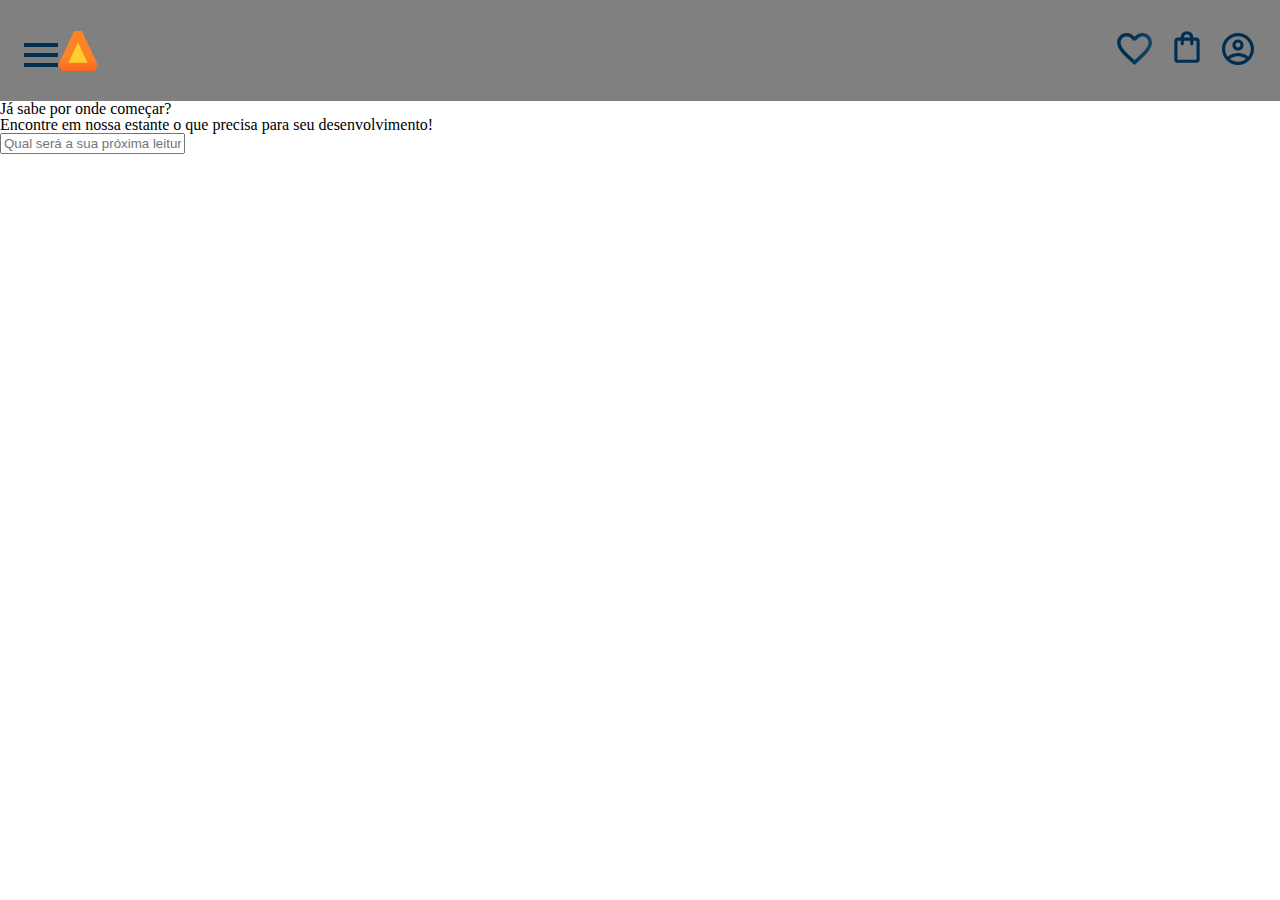
==== index.html @ f339fbac "Add files via upload" ====
<!DOCTYPE html>
<html lang="pt-br">
    <head>
        <meta charset="UTF-8">
        <meta name="viewport" content="width=device-width, initial-scale=1.0">
        <title>Portifolio 3</title> <!--possiveis mudanças-->
        <link rel="stylesheet" href="./Styles/reset.css">
        <link rel="stylesheet" href="./Styles/style.css">
    </head>
    <body>
        <header class="cabecalho"> <!--cabecalho-->
        <!--<h1> Redstone Gang </h1> titulo a mudar-->
            <div class="cabecalho_container">
                <span class="cabecalho_menu-hamburguer"> </span>
                <img src="./assets/Logo.svg" alt="logo da codeblocks">
            </div>
            <div class="cabecalho_container">
                <a href="#" class="cabecalho_link"><img src="./assets/Favoritos.svg" alt="Favoritos"></a>
                <a href="#" class="cabecalho_link"> <img src="./assets/Compras.svg" alt="Compras"></a>
                <a href="#" class="cabecalho_link"><img src="./assets/Usuário.svg" alt="Usuario"></a>
            </div>
        </header>
        <main class="principal">
            <section class="principal_apresentacao">
                <h2>Já sabe por onde começar?</h2>
                <p>Encontre em nossa estante o que precisa para seu desenvolvimento!</p>
                <input type="text" placeholder="Qual será a sua próxima leitura?">
            </section>
        </main>
        <footer>
        
        </footer>
    </body>
</html>
---- Styles/style.css ----
@import url(header.css);

:root{
    --cor-fundo: white;
    --cor-cabecalho: grey;
    --cor-3: purple;
}
body{
    background-color: var(--cor-fundo);
}
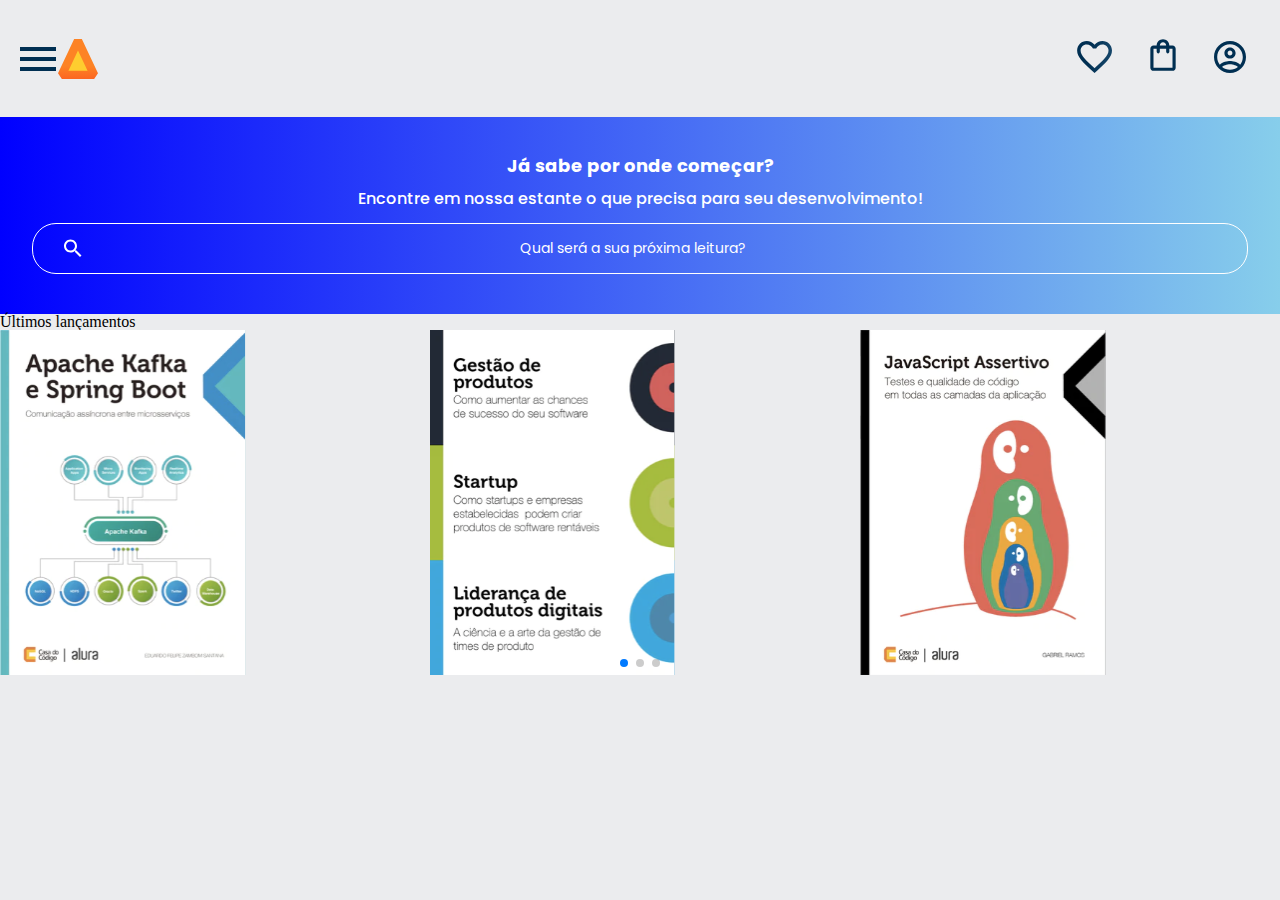
==== commit f9feab69: "Add files via upload" ====
--- a/index.html
+++ b/index.html
@@ -4,6 +4,8 @@
         <meta charset="UTF-8">
         <meta name="viewport" content="width=device-width, initial-scale=1.0">
         <title>Portifolio 3</title> <!--possiveis mudanças-->
+        <link  rel="stylesheet" href="https://cdn.jsdelivr.net/npm/swiper@11/swiper-bundle.min.css"/>
+        <script src="https://cdn.jsdelivr.net/npm/swiper@11/swiper-bundle.min.js">   </script>
         <link rel="stylesheet" href="./Styles/reset.css">
         <link rel="stylesheet" href="./Styles/style.css">
     </head>
@@ -11,7 +13,7 @@
         <header class="cabecalho"> <!--cabecalho-->
         <!--<h1> Redstone Gang </h1> titulo a mudar-->
             <div class="cabecalho_container">
-                <span class="cabecalho_menu-hamburguer"> </span>
+                <span class="cabecalho_menu-hamburguer" classe="cabecalho_link"> </span> <!--imagem usada no css como background-->
                 <img src="./assets/Logo.svg" alt="logo da codeblocks">
             </div>
             <div class="cabecalho_container">
@@ -20,13 +22,41 @@
                 <a href="#" class="cabecalho_link"><img src="./assets/Usuário.svg" alt="Usuario"></a>
             </div>
         </header>
-        <main class="principal">
-            <section class="principal_apresentacao">
-                <h2>Já sabe por onde começar?</h2>
-                <p>Encontre em nossa estante o que precisa para seu desenvolvimento!</p>
-                <input type="text" placeholder="Qual será a sua próxima leitura?">
+        <main>
+            <section class="banner">
+                <h2 class="banner_titulo">Já sabe por onde começar?</h2>
+                <p class="banner_texto">Encontre em nossa estante o que precisa para seu desenvolvimento!</p>
+                <input type="search" class="banner_pesquisa" placeholder="Qual será a sua próxima leitura?">
             </section>
+            <section class="carossel">
+                <h2 class="carossel_titulo">Últimos lançamentos</h2>   
+                <!-- Slider main container -->
+                <div class="swiper">
+                    <!-- If we need pagination -->
+                    <div class="swiper-pagination"></div>
+                    <!-- Additional required wrapper -->
+                    <div class="swiper-wrapper">
+                        <!-- Slides -->
+                        <div class="swiper-slide"><img src="assets/livros/ApacheKafka.svg" alt="livro sobre apachekafta"></div>
+                        <div class="swiper-slide"><img src="assets/livros/Gestão.svg" alt="livro sobre gestão"></div>
+                        <div class="swiper-slide"><img src="assets/livros/Javascript.svg" alt="livro para aprender sobre javascript"></div>
+                        <div class="swiper-slide"><img src="assets/livros/Liderança.svg" alt="livro para aprender sobre Liderança"></div>
+                        <div class="swiper-slide"><img src="assets/livros/Tuning.svg" alt="livro a respeito de tuning"></div>
+                    </div>
+                </div>
+            </section>
+    
         </main>
+        <script>
+            const swiper = new Swiper('.swiper',{
+                spaceBetween: 10,
+                slidesPerView: 3,
+                // If we need pagination
+                pagination: {
+                el: '.swiper-pagination',
+                },
+            });    
+        </script>
         <footer>
         
         </footer>
--- a/Styles/style.css
+++ b/Styles/style.css
@@ -1,10 +1,19 @@
 @import url(header.css);
+@import url(banner.css);
+@import url(carrossel.css);
+@import url('https://fonts.googleapis.com/css2?family=Poppins:ital,wght@0,100;0,200;0,300;0,400;0,500;0,600;0,700;0,800;0,900;1,100;1,200;1,300;1,400;1,500;1,600;1,700;1,800;1,900&display=swap');
 
 :root{
-    --cor-fundo: white;
-    --cor-cabecalho: grey;
-    --cor-3: purple;
+    --cor-fundo: #ebecee;
+    --cor-branco: #ffffff;
+    --cor-laranja: #eb9b00;
+    --cor-azul: #002f52;
+    --azul-degrade: linear-gradient(to right, #0000FF, #87CEEB);
+    --font-1: "Poppins", sans-serif; /*fonte principal*/
 }
 body{
     background-color: var(--cor-fundo);
+    font-family: var(--fonte-1);
+    font-size: 1rem;
+    font-weight: 400;
 }
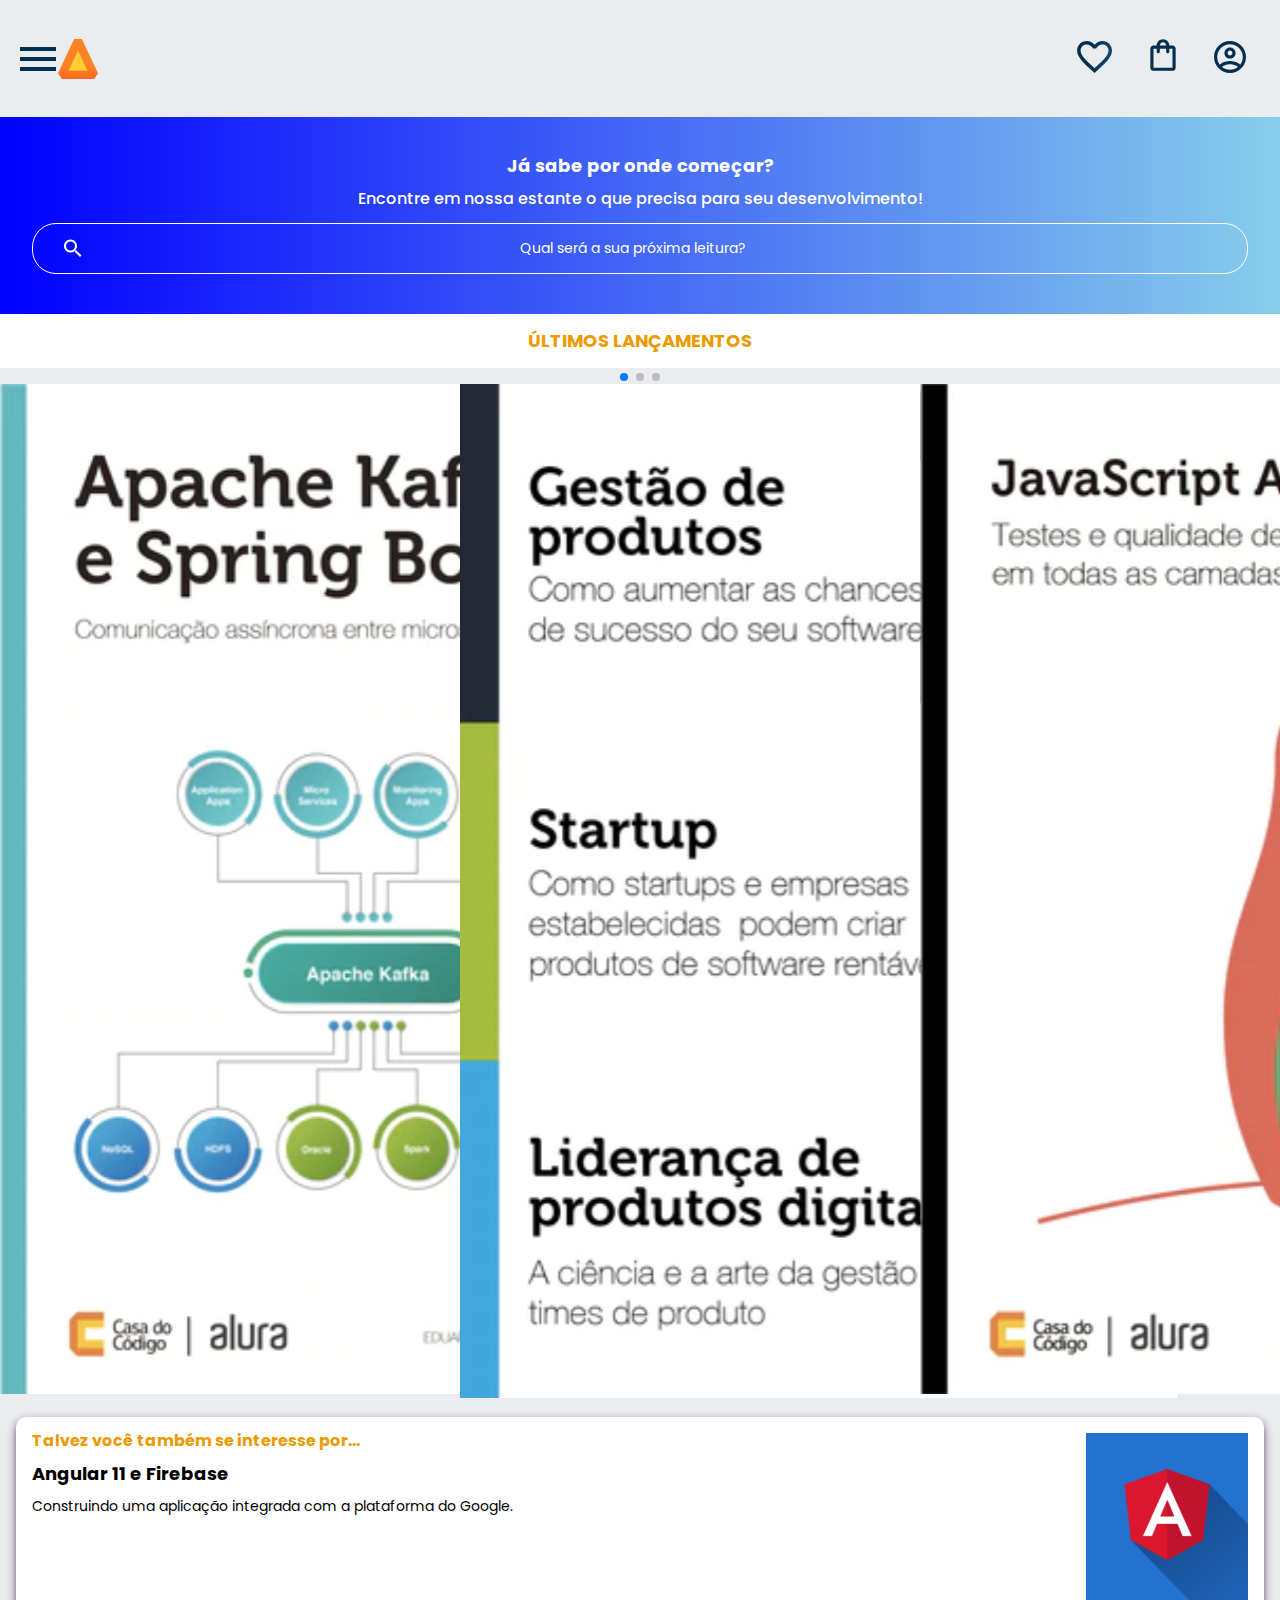
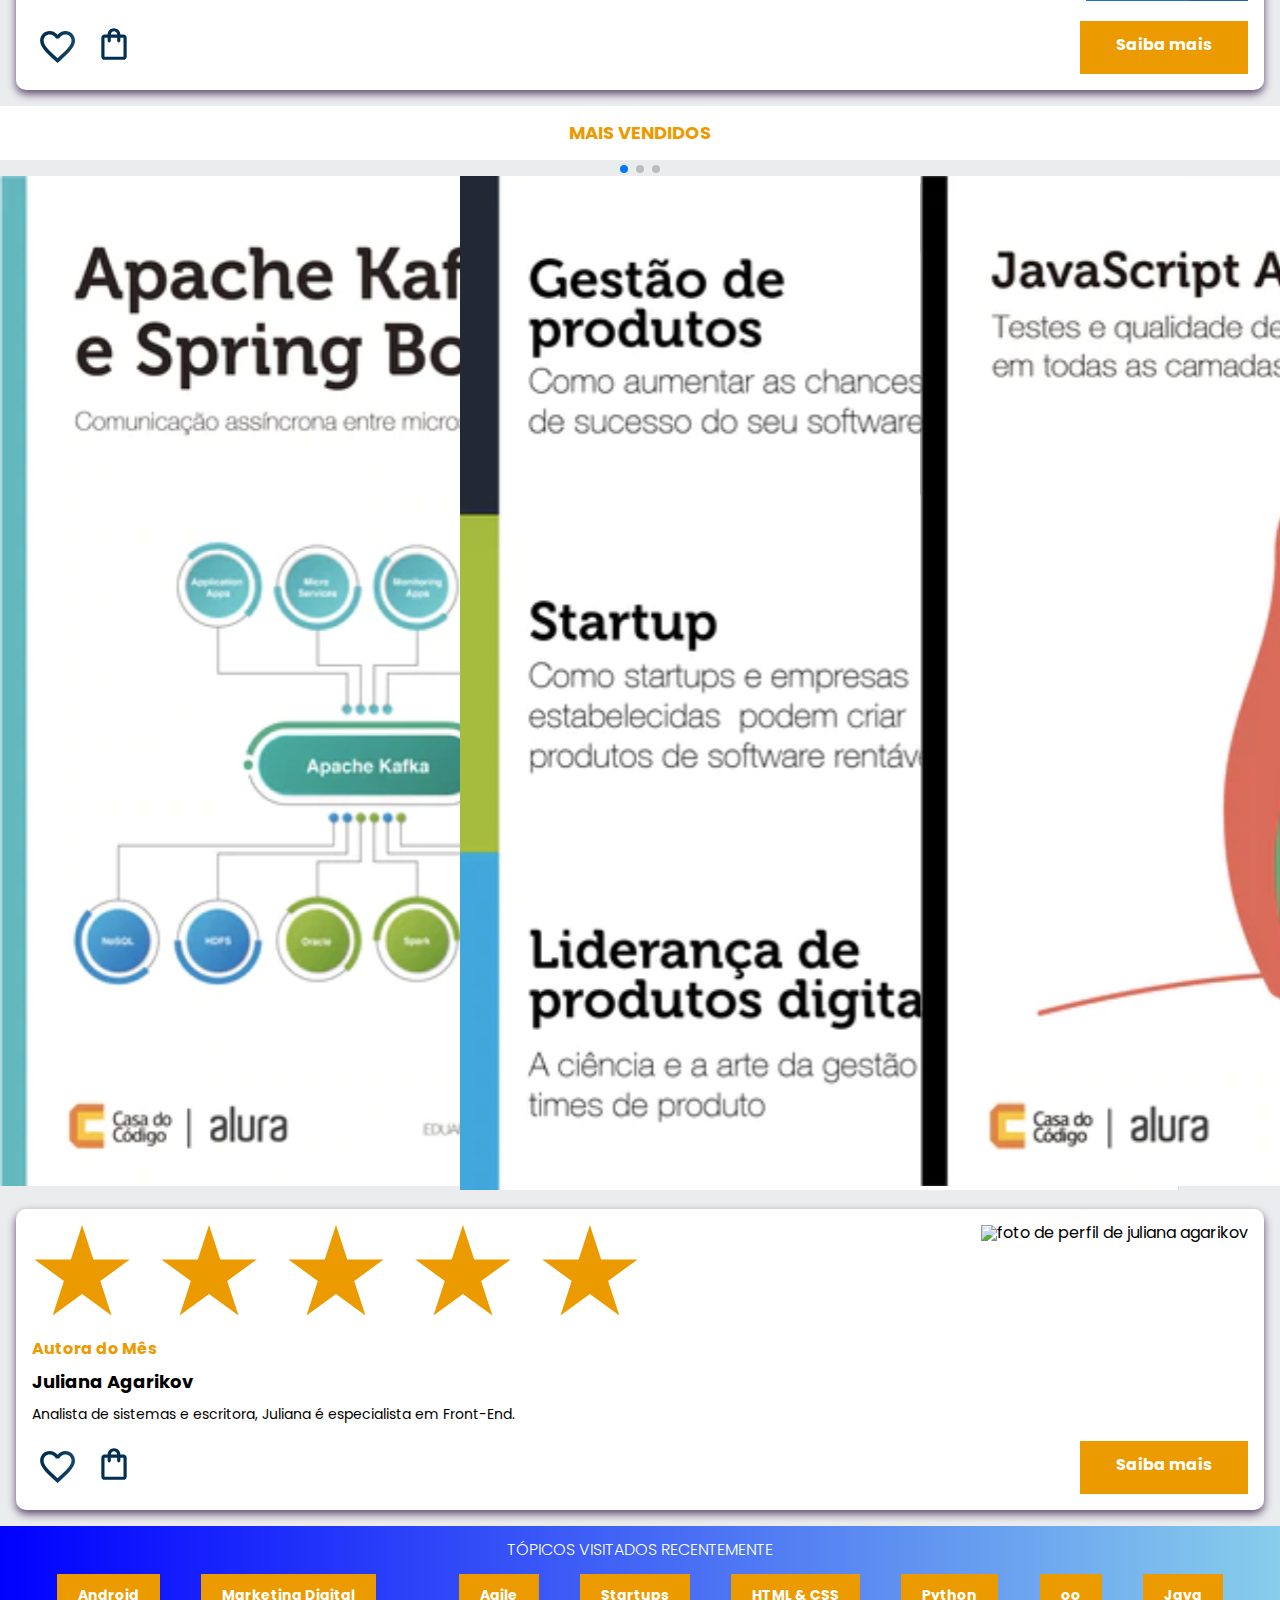
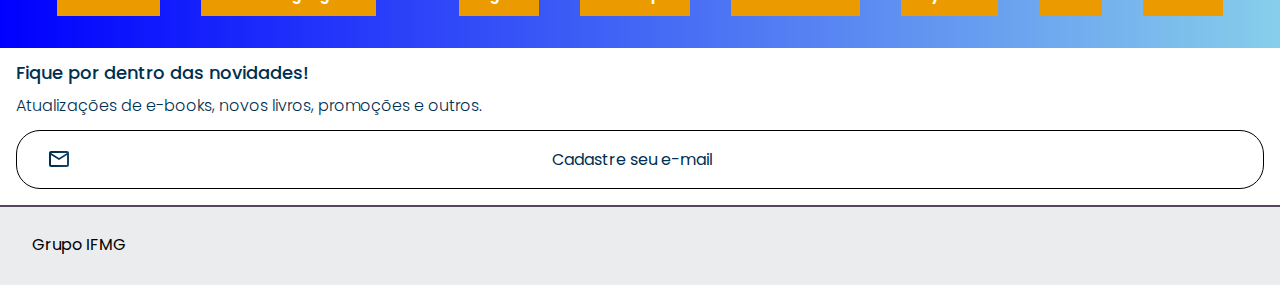
==== commit a3e8ef09: "Add files via upload" ====
--- a/index.html
+++ b/index.html
@@ -28,8 +28,8 @@
                 <p class="banner_texto">Encontre em nossa estante o que precisa para seu desenvolvimento!</p>
                 <input type="search" class="banner_pesquisa" placeholder="Qual será a sua próxima leitura?">
             </section>
-            <section class="carossel">
-                <h2 class="carossel_titulo">Últimos lançamentos</h2>   
+            <section class="carrossel">
+                <h2 class="carrossel_titulo">Últimos lançamentos</h2>   
                 <!-- Slider main container -->
                 <div class="swiper">
                     <!-- If we need pagination -->
@@ -44,21 +44,90 @@
                         <div class="swiper-slide"><img src="assets/livros/Tuning.svg" alt="livro a respeito de tuning"></div>
                     </div>
                 </div>
+                <div class="card"> <!--cartão inteiro-->
+                    <div class="card_1"> <!--linha 1 do card-->
+                        <div class="card_1_info"> 
+                            <h3 class = "card_1_subtitulo">Talvez você também se interesse por...</h3>
+                            <h2 class = "card_1_titulo">Angular 11 e Firebase</h2>
+                            <p class= "card_1_paragrafo">Construindo uma aplicação integrada com a plataforma do Google.</p>
+                        </div>
+                        <img src="assets/Perfil-escritora 2.svg" alt="logo da perfil da escritora">
+                    </div>
+                    <div class="card_2"> <!--linha 2 do card-->
+                        <div class="card_2_icones">
+                            <img src="assets/Favoritos.svg" alt="coração dos favoritos">
+                            <img src="assets/Compras.svg" alt="compras">
+                        </div>
+                        <a class=card_2_botao href="#">Saiba mais</a>
+                    </div>
+                </div>
             </section>
-    
+            <section class="carrossel">
+                <h2 class="carrossel_titulo">Mais vendidos</h2>   
+                <!-- Slider main container -->
+                <div class="swiper">
+                    <!-- If we need pagination -->
+                    <div class="swiper-pagination"></div>
+                    <!-- Additional required wrapper -->
+                    <div class="swiper-wrapper">
+                        <!-- Slides -->
+                        <div class="swiper-slide"><img src="assets/livros/ApacheKafka.svg" alt="livro sobre apachekafta"></div>
+                        <div class="swiper-slide"><img src="assets/livros/Gestão.svg" alt="livro sobre gestão"></div>
+                        <div class="swiper-slide"><img src="assets/livros/Javascript.svg" alt="livro para aprender sobre javascript"></div>
+                        <div class="swiper-slide"><img src="assets/livros/Liderança.svg" alt="livro para aprender sobre Liderança"></div>
+                        <div class="swiper-slide"><img src="assets/livros/Tuning.svg" alt="livro a respeito de tuning"></div>
+                    </div>
+                </div>
+                <div class="card"> <!--cartão inteiro-->
+                    <div class="card_1"> <!--linha 1 do card-->
+                        <div class="card_1_info"> 
+                            <img src="assets/Estrelinhas.svg" alt="imagem de 5 estrelas">
+                            <h3 class = "card_1_subtitulo">Autora do Mês</h3>
+                            <h2 class = "card_1_titulo">Juliana Agarikov</h2>
+                            <p class= "card_1_paragrafo">Analista de sistemas e escritora, Juliana é especialista em Front-End. </p>
+                        </div>
+                        <img src="assets/Perfil-escritora 1.svg" alt="foto de perfil de juliana agarikov">
+                    </div>
+                    <div class="card_2"> <!--linha 2 do card-->
+                        <div class="card_2_icones">
+                            <img src="assets/Favoritos.svg" alt="coração dos favoritos">
+                            <img src="assets/Compras.svg" alt="compras">
+                        </div>
+                        <a class=card_2_botao href="#">Saiba mais</a>
+                    </div>
+                </div>
+            <section class="topicos">
+                <h2 class="topicos_titulo">tópicos visitados recentemente</h2>
+                <div class="topicos_grupo">
+                    <a class=topicos_grupo_botoes href="#">Android</a>
+                    <a class=topicos_grupo_botoes href="#">Marketing Digital<a>
+                    <a class=topicos_grupo_botoes href="#">Agile</a>
+                    <a class=topicos_grupo_botoes href="#">Startups</a>
+                    <a class=topicos_grupo_botoes href="#">HTML & CSS</a>
+                    <a class=topicos_grupo_botoes href="#">Python</a>
+                    <a class=topicos_grupo_botoes href="#">oo</a>
+                    <a class=topicos_grupo_botoes href="#">Java</a>
+                </div>
+            </section>    
+            <section class="cadastro">
+                <h2 class="cadastro_titulo">Fique por dentro das novidades!</h2>
+                <p class="cadastro_texto">Atualizações de e-books, novos livros, promoções e outros.</p>
+                <input type="search" class="cadastro_pesquisa" placeholder="Cadastre seu e-mail">
+            </section>
         </main>
         <script>
             const swiper = new Swiper('.swiper',{
-                spaceBetween: 10,
+                spaceBetween: 100,
                 slidesPerView: 3,
                 // If we need pagination
                 pagination: {
                 el: '.swiper-pagination',
+                type: 'bullets',
                 },
             });    
         </script>
-        <footer>
-        
+        <footer class="rodape">
+            <h2 class="rodape_titulo">Grupo IFMG</h2>
         </footer>
     </body>
 </html>--- a/Styles/style.css
+++ b/Styles/style.css
@@ -1,6 +1,9 @@
 @import url(header.css);
 @import url(banner.css);
 @import url(carrossel.css);
+@import url(topico.css);
+@import url(cadastro.css);
+@import url(footer.css);
 @import url('https://fonts.googleapis.com/css2?family=Poppins:ital,wght@0,100;0,200;0,300;0,400;0,500;0,600;0,700;0,800;0,900;1,100;1,200;1,300;1,400;1,500;1,600;1,700;1,800;1,900&display=swap');
 
 :root{
@@ -13,7 +16,7 @@
 }
 body{
     background-color: var(--cor-fundo);
-    font-family: var(--fonte-1);
+    font-family: var(--font-1);
     font-size: 1rem;
     font-weight: 400;
 }
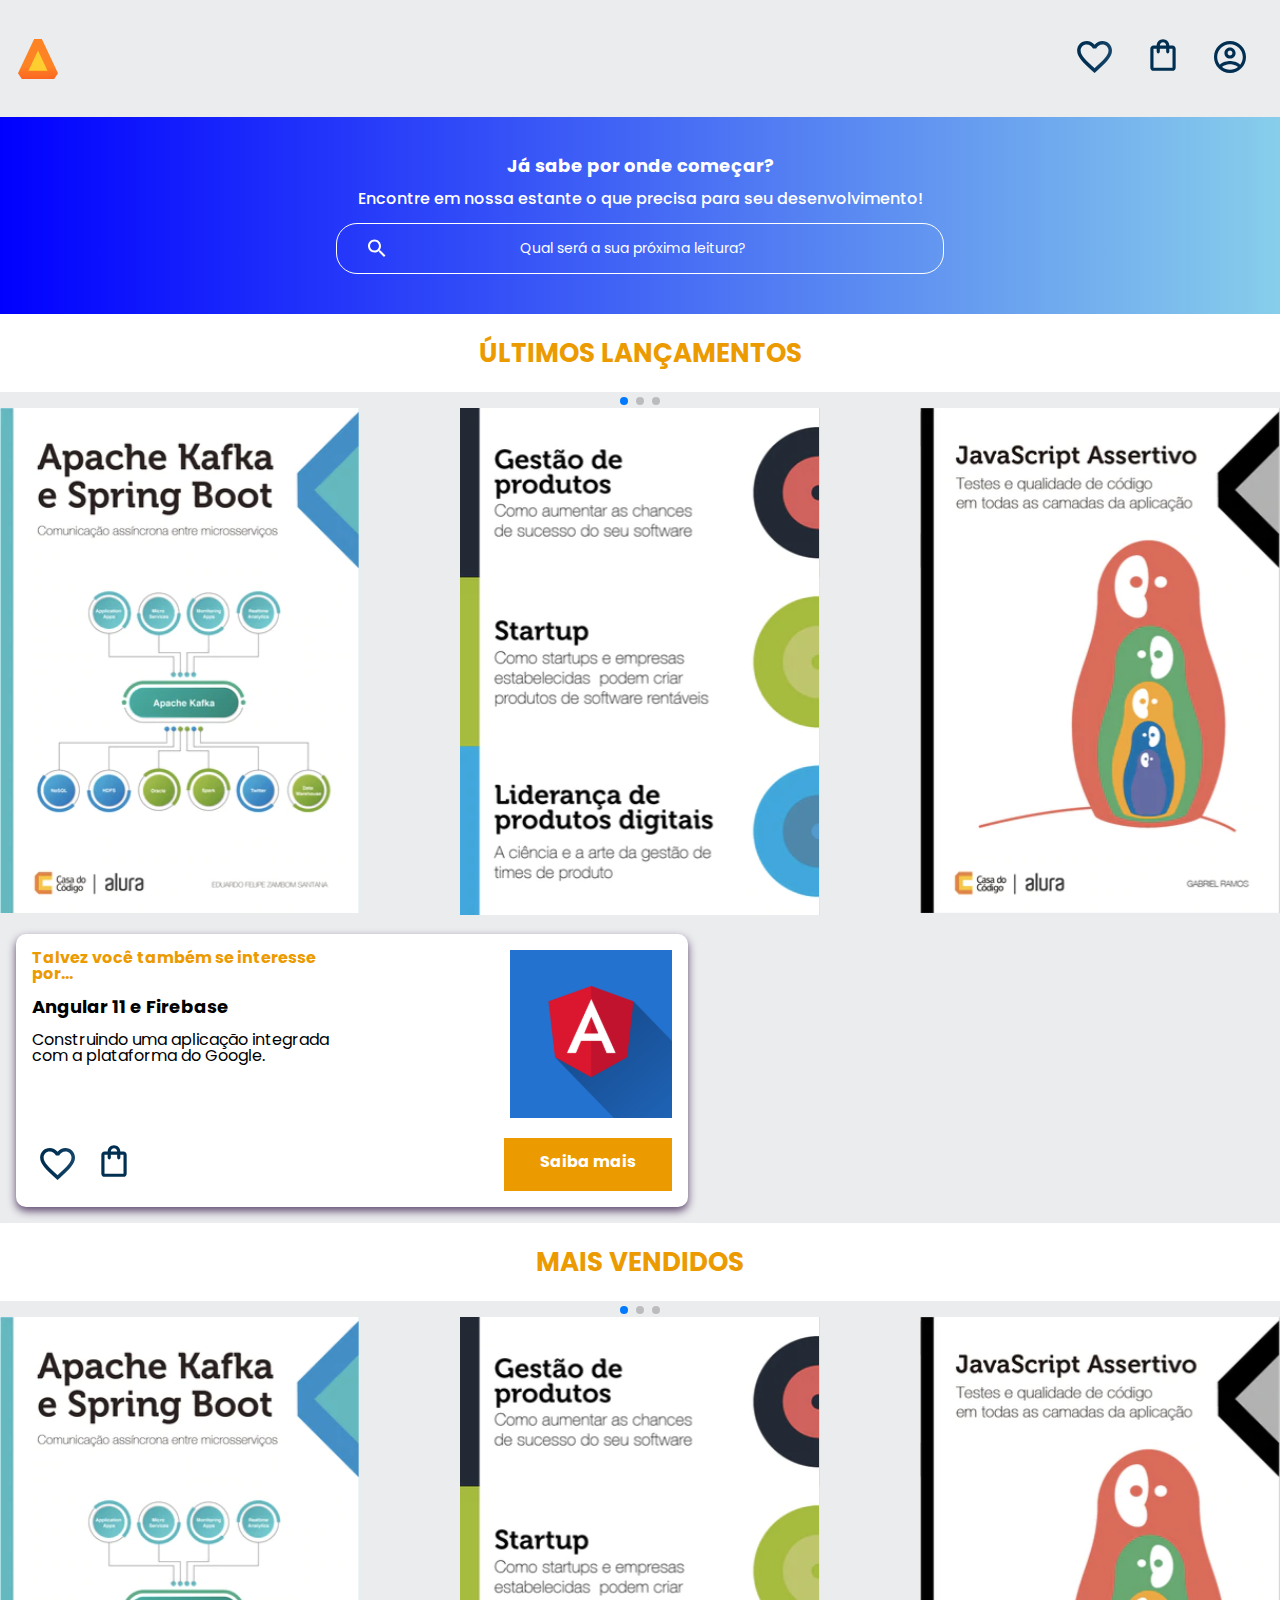
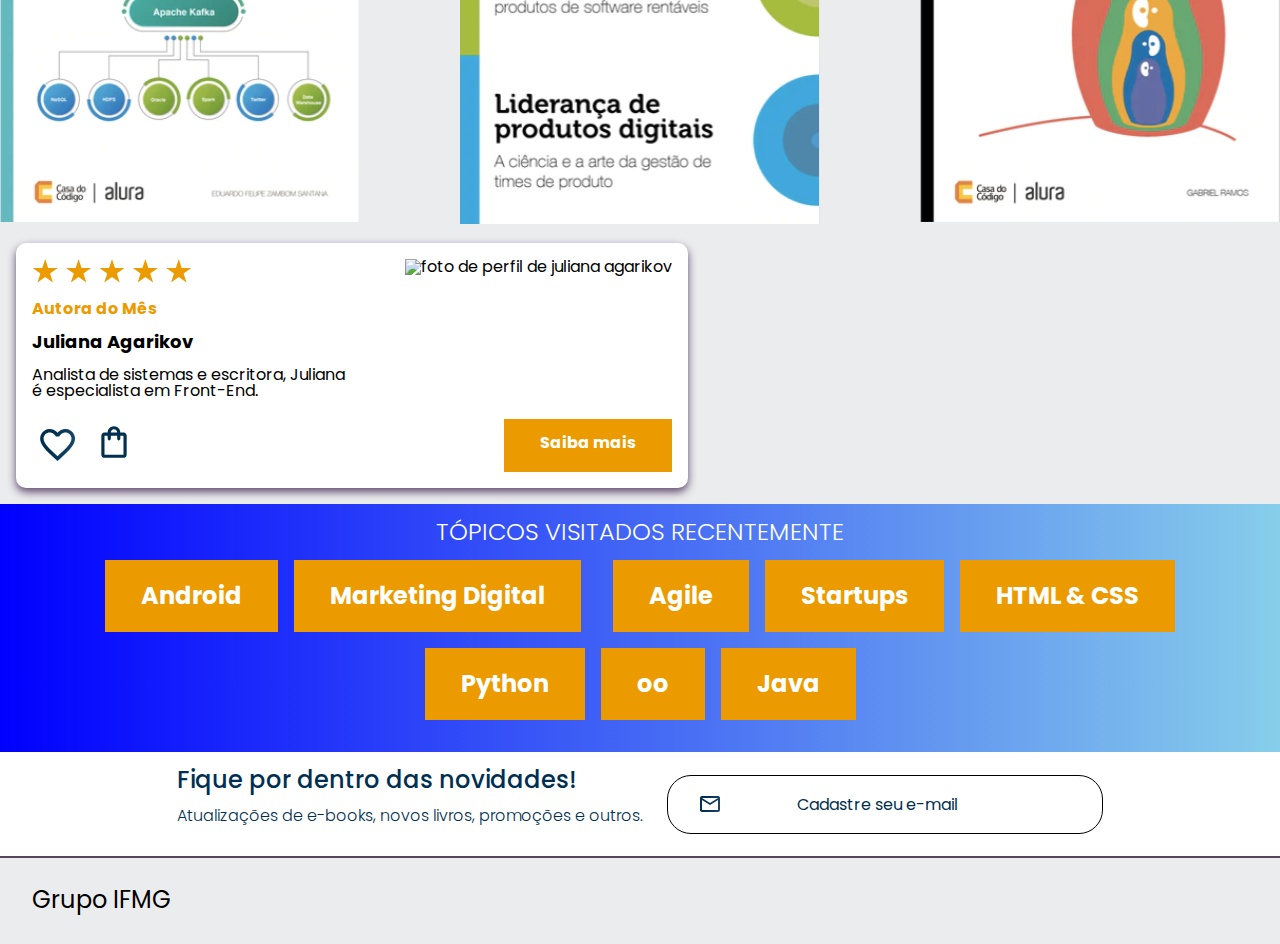
==== commit b71dbdbc: "Add files via upload" ====
--- a/index.html
+++ b/index.html
@@ -11,7 +11,7 @@
     </head>
     <body>
         <header class="cabecalho"> <!--cabecalho-->
-        <!--<h1> Redstone Gang </h1> titulo a mudar-->
+            <!-- <h1> Codebooks </h1> titulo do site -->
             <div class="cabecalho_container">
                 <span class="cabecalho_menu-hamburguer" classe="cabecalho_link"> </span> <!--imagem usada no css como background-->
                 <img src="./assets/Logo.svg" alt="logo da codeblocks">
@@ -31,71 +31,76 @@
             <section class="carrossel">
                 <h2 class="carrossel_titulo">Últimos lançamentos</h2>   
                 <!-- Slider main container -->
-                <div class="swiper">
-                    <!-- If we need pagination -->
-                    <div class="swiper-pagination"></div>
-                    <!-- Additional required wrapper -->
-                    <div class="swiper-wrapper">
-                        <!-- Slides -->
-                        <div class="swiper-slide"><img src="assets/livros/ApacheKafka.svg" alt="livro sobre apachekafta"></div>
-                        <div class="swiper-slide"><img src="assets/livros/Gestão.svg" alt="livro sobre gestão"></div>
-                        <div class="swiper-slide"><img src="assets/livros/Javascript.svg" alt="livro para aprender sobre javascript"></div>
-                        <div class="swiper-slide"><img src="assets/livros/Liderança.svg" alt="livro para aprender sobre Liderança"></div>
-                        <div class="swiper-slide"><img src="assets/livros/Tuning.svg" alt="livro a respeito de tuning"></div>
+                 <div class="carrossel_pc">
+                    <div class="swiper">
+                        <!-- If we need pagination -->
+                        <div class="swiper-pagination"></div>
+                        <!-- Additional required wrapper -->
+                        <div class="swiper-wrapper">
+                            <!-- Slides -->
+                            <div class="swiper-slide"><img src="assets/livros/ApacheKafka.svg" alt="livro sobre apachekafta"></div>
+                            <div class="swiper-slide"><img src="assets/livros/Gestão.svg" alt="livro sobre gestão"></div>
+                            <div class="swiper-slide"><img src="assets/livros/Javascript.svg" alt="livro para aprender sobre javascript"></div>
+                            <div class="swiper-slide"><img src="assets/livros/Liderança.svg" alt="livro para aprender sobre Liderança"></div>
+                            <div class="swiper-slide"><img src="assets/livros/Tuning.svg" alt="livro a respeito de tuning"></div>
+                        </div>
                     </div>
-                </div>
-                <div class="card"> <!--cartão inteiro-->
-                    <div class="card_1"> <!--linha 1 do card-->
-                        <div class="card_1_info"> 
-                            <h3 class = "card_1_subtitulo">Talvez você também se interesse por...</h3>
-                            <h2 class = "card_1_titulo">Angular 11 e Firebase</h2>
-                            <p class= "card_1_paragrafo">Construindo uma aplicação integrada com a plataforma do Google.</p>
+                    <div class="card"> <!--cartão inteiro-->
+                        <div class="card_1"> <!--linha 1 do card-->
+                            <div class="card_1_info"> 
+                                <h3 class = "card_1_subtitulo">Talvez você também se interesse por...</h3>
+                                <h2 class = "card_1_titulo">Angular 11 e Firebase</h2>
+                                <p class= "card_1_paragrafo">Construindo uma aplicação integrada com a plataforma do Google.</p>
+                            </div>
+                            <img class= "card_img" src="assets/Perfil-escritora 2.svg" alt="logo da perfil da escritora">
                         </div>
-                        <img src="assets/Perfil-escritora 2.svg" alt="logo da perfil da escritora">
+                        <div class="card_2"> <!--linha 2 do card-->
+                            <div class="card_2_icones">
+                                <img src="assets/Favoritos.svg" alt="coração dos favoritos">
+                                <img src="assets/Compras.svg" alt="compras">
+                            </div>
+                            <a class=card_2_botao href="#">Saiba mais</a>
+                        </div>
                     </div>
-                    <div class="card_2"> <!--linha 2 do card-->
-                        <div class="card_2_icones">
-                            <img src="assets/Favoritos.svg" alt="coração dos favoritos">
-                            <img src="assets/Compras.svg" alt="compras">
-                        </div>
-                        <a class=card_2_botao href="#">Saiba mais</a>
-                    </div>
-                </div>
+                </div> 
             </section>
             <section class="carrossel">
                 <h2 class="carrossel_titulo">Mais vendidos</h2>   
                 <!-- Slider main container -->
-                <div class="swiper">
-                    <!-- If we need pagination -->
-                    <div class="swiper-pagination"></div>
-                    <!-- Additional required wrapper -->
-                    <div class="swiper-wrapper">
-                        <!-- Slides -->
-                        <div class="swiper-slide"><img src="assets/livros/ApacheKafka.svg" alt="livro sobre apachekafta"></div>
-                        <div class="swiper-slide"><img src="assets/livros/Gestão.svg" alt="livro sobre gestão"></div>
-                        <div class="swiper-slide"><img src="assets/livros/Javascript.svg" alt="livro para aprender sobre javascript"></div>
-                        <div class="swiper-slide"><img src="assets/livros/Liderança.svg" alt="livro para aprender sobre Liderança"></div>
-                        <div class="swiper-slide"><img src="assets/livros/Tuning.svg" alt="livro a respeito de tuning"></div>
+                <div class="carrossel_pc">
+                    <div class="swiper">
+                        <!-- If we need pagination -->
+                        <div class="swiper-pagination"></div>
+                        <!-- Additional required wrapper -->
+                        <div class="swiper-wrapper">
+                            <!-- Slides -->
+                            <div class="swiper-slide"><img src="assets/livros/ApacheKafka.svg" alt="livro sobre apachekafta"></div>
+                            <div class="swiper-slide"><img src="assets/livros/Gestão.svg" alt="livro sobre gestão"></div>
+                            <div class="swiper-slide"><img src="assets/livros/Javascript.svg" alt="livro para aprender sobre javascript"></div>
+                            <div class="swiper-slide"><img src="assets/livros/Liderança.svg" alt="livro para aprender sobre Liderança"></div>
+                            <div class="swiper-slide"><img src="assets/livros/Tuning.svg" alt="livro a respeito de tuning"></div>
+                        </div>
                     </div>
-                </div>
-                <div class="card"> <!--cartão inteiro-->
-                    <div class="card_1"> <!--linha 1 do card-->
-                        <div class="card_1_info"> 
-                            <img src="assets/Estrelinhas.svg" alt="imagem de 5 estrelas">
-                            <h3 class = "card_1_subtitulo">Autora do Mês</h3>
-                            <h2 class = "card_1_titulo">Juliana Agarikov</h2>
-                            <p class= "card_1_paragrafo">Analista de sistemas e escritora, Juliana é especialista em Front-End. </p>
+                    <div class="card"> <!--cartão inteiro-->
+                        <div class="card_1"> <!--linha 1 do card-->
+                            <div class="card_1_info"> 
+                                <img class = "card_estrela" src="assets/Estrelinhas.svg" alt="imagem de 5 estrelas">
+                                <h3 class = "card_1_subtitulo">Autora do Mês</h3>
+                                <h2 class = "card_1_titulo">Juliana Agarikov</h2>
+                                <p class= "card_1_paragrafo">Analista de sistemas e escritora, Juliana é especialista em Front-End. </p>
+                            </div>
+                            <img class= "card_img" src="assets/Perfil-escritora 1.svg" alt="foto de perfil de juliana agarikov">
                         </div>
-                        <img src="assets/Perfil-escritora 1.svg" alt="foto de perfil de juliana agarikov">
+                        <div class="card_2"> <!--linha 2 do card-->
+                            <div class="card_2_icones">
+                                <img src="assets/Favoritos.svg" alt="coração dos favoritos">
+                                <img src="assets/Compras.svg" alt="compras">
+                            </div>
+                            <a class=card_2_botao href="#">Saiba mais</a>
+                        </div>
                     </div>
-                    <div class="card_2"> <!--linha 2 do card-->
-                        <div class="card_2_icones">
-                            <img src="assets/Favoritos.svg" alt="coração dos favoritos">
-                            <img src="assets/Compras.svg" alt="compras">
-                        </div>
-                        <a class=card_2_botao href="#">Saiba mais</a>
-                    </div>
-                </div>
+                </div>    
+            </section>
             <section class="topicos">
                 <h2 class="topicos_titulo">tópicos visitados recentemente</h2>
                 <div class="topicos_grupo">
@@ -110,8 +115,10 @@
                 </div>
             </section>    
             <section class="cadastro">
-                <h2 class="cadastro_titulo">Fique por dentro das novidades!</h2>
-                <p class="cadastro_texto">Atualizações de e-books, novos livros, promoções e outros.</p>
+                <div>
+                    <h2 class="cadastro_titulo">Fique por dentro das novidades!</h2>
+                    <p class="cadastro_texto">Atualizações de e-books, novos livros, promoções e outros.</p>
+                </div>
                 <input type="search" class="cadastro_pesquisa" placeholder="Cadastre seu e-mail">
             </section>
         </main>
